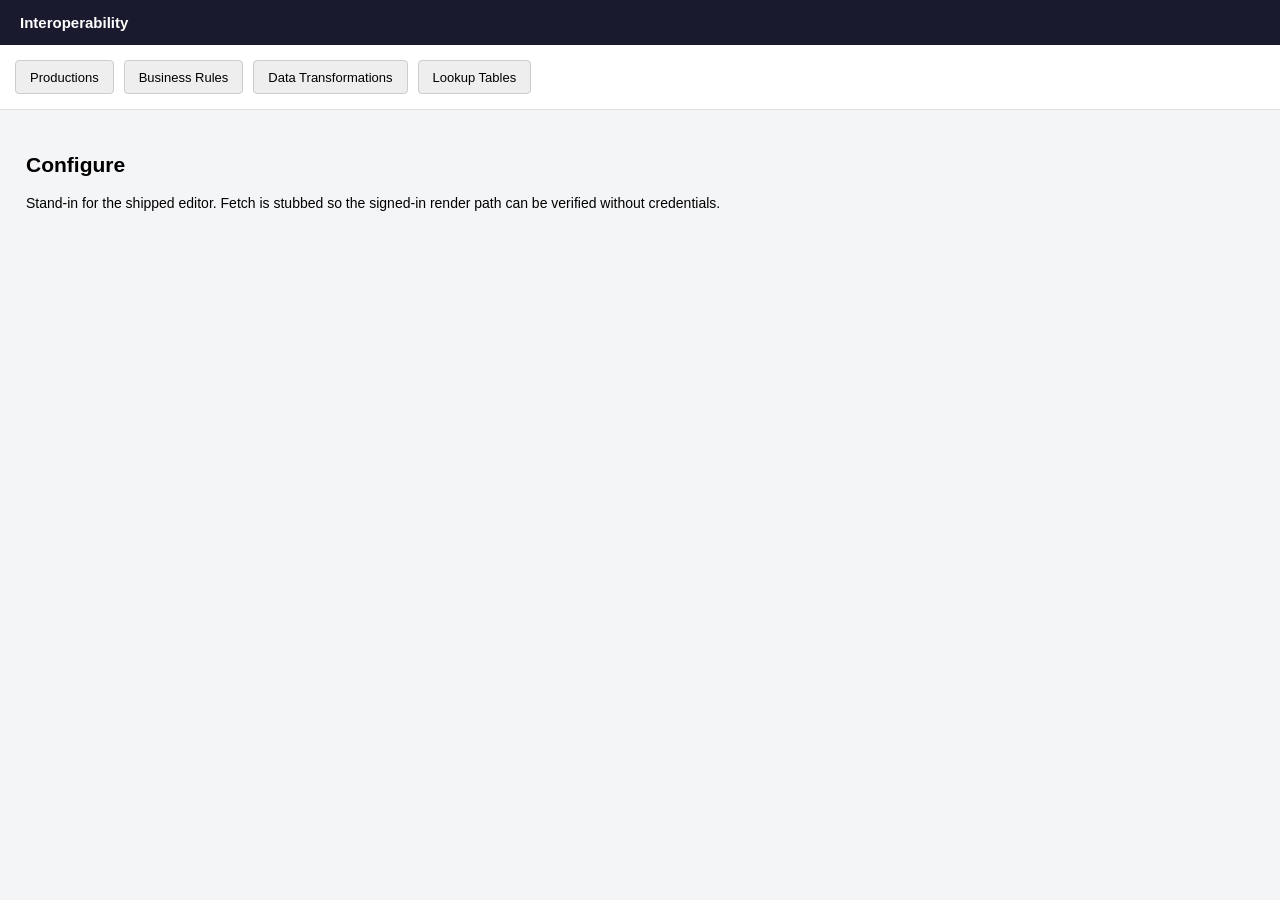
==== scripts/harness/editor.html @ bf861c35 "Add walkthrough recordings, user-journey and architecture diagrams The README described the tool but" ====
<!doctype html><meta charset=utf-8><title>Interop Editor (harness, signed in)</title>
<style>body{margin:0;background:#f4f5f7;font:14px -apple-system,sans-serif}
.topbar{background:#1a1a2e;color:#fff;padding:14px 20px;font-size:15px;font-weight:600}
.dashboard{display:flex;flex-wrap:wrap;padding:10px;background:#fff;border-bottom:1px solid #ddd}
.navbuttons{margin:5px;height:32px;padding:0 14px;display:flex;align-items:center;background:#eee;border:1px solid #ccc;border-radius:4px;font-size:13px}
.content{padding:26px}</style>
<div class="topbar">Interoperability</div>
<div class="dashboard">
  <div class="navbuttons">Productions</div><div class="navbuttons">Business Rules</div>
  <div class="navbuttons">Data Transformations</div><div class="navbuttons">Lookup Tables</div>
</div>
<div class="content"><h2>Configure</h2><p>Stand-in for the shipped editor. Fetch is stubbed so the
signed-in render path can be verified without credentials.</p></div>
<script>
// Stub only the Change Control state call; everything else passes through.
var _f = window.fetch;
window.fetch = function (u, o) {
  if (String(u).indexOf('/api/hcccicd/state') >= 0) {
    var body = JSON.parse(document.body.getAttribute('data-state'));
    return Promise.resolve({ ok: true, status: 200, json: function () { return Promise.resolve(body); } });
  }
  return _f.apply(this, arguments);
};
var q = new URLSearchParams(location.search);
document.body.setAttribute('data-state', q.get('state') || '{"workspace":null,"changes":[],"orphans":[]}');
</script>
<script src="/hcccicd/inject.js"></script>
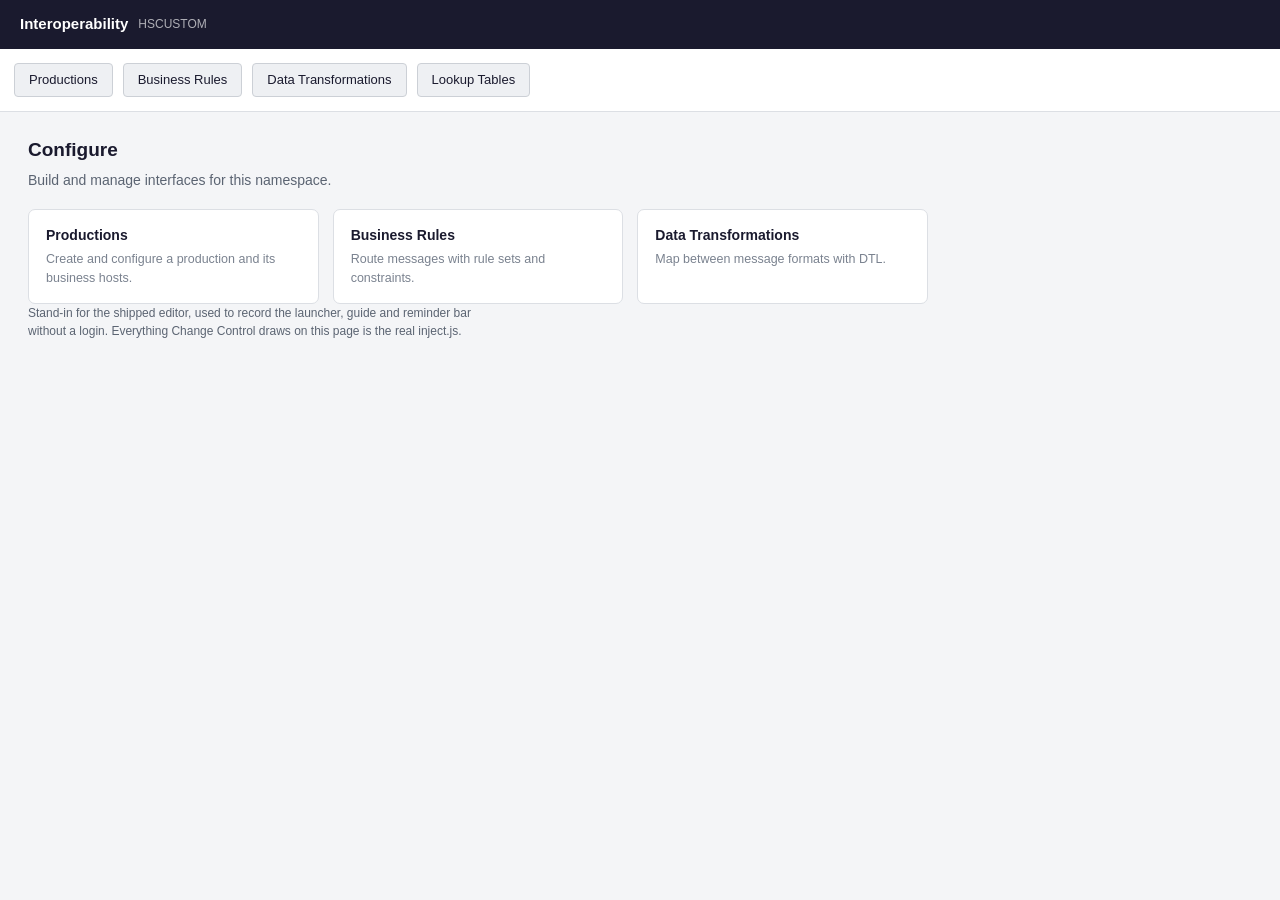
==== commit 62bd639f: "Record the whole journey against real IRIS, and fix a race that made the walkthrough lie The walkthr" ====
--- a/scripts/harness/editor.html
+++ b/scripts/harness/editor.html
@@ -1,27 +1,95 @@
-<!doctype html><meta charset=utf-8><title>Interop Editor (harness, signed in)</title>
-<style>body{margin:0;background:#f4f5f7;font:14px -apple-system,sans-serif}
-.topbar{background:#1a1a2e;color:#fff;padding:14px 20px;font-size:15px;font-weight:600}
-.dashboard{display:flex;flex-wrap:wrap;padding:10px;background:#fff;border-bottom:1px solid #ddd}
-.navbuttons{margin:5px;height:32px;padding:0 14px;display:flex;align-items:center;background:#eee;border:1px solid #ccc;border-radius:4px;font-size:13px}
-.content{padding:26px}</style>
-<div class="topbar">Interoperability</div>
+<!doctype html>
+<meta charset="utf-8">
+<title>Interoperability</title>
+<!--
+  Stand-in for the shipped IRIS for Health Interoperability editor.
+
+  The real editor sits behind a login the recorder cannot pass — it will not
+  type anyone's password — so the editor-side frames of the walkthrough are
+  captured here instead. Only the Change Control state call is stubbed; the
+  injected launcher, guide, reminder bar and status dot are the real
+  inject.js, rendering exactly as they do in the shipped editor.
+
+    ?state=none   no change started        (amber bar, guide shown)
+    ?state=open   a change is in progress  (green bar)
+    ?guide=0      suppress the first-visit guide
+-->
+<style>
+  body { margin:0; background:#f4f5f7; color:#1a1a2e;
+         font:14px/1.5 -apple-system, BlinkMacSystemFont, "Segoe UI", Roboto, sans-serif; }
+  .topbar { background:#1a1a2e; color:#fff; padding:13px 20px; font-size:15px; font-weight:600;
+            display:flex; align-items:center; gap:10px; }
+  .topbar .ns { font-size:12px; font-weight:400; opacity:.65; }
+  .dashboard { display:flex; flex-wrap:wrap; padding:9px; background:#fff; border-bottom:1px solid #dcdfe4; }
+  .navbuttons { margin:5px; height:32px; padding:0 14px; display:flex; align-items:center;
+                background:#eef0f3; border:1px solid #ccd0d6; border-radius:4px; font-size:13px; }
+  .content { padding:24px 28px; }
+  .content h2 { margin:0 0 6px; font-size:19px; }
+  .content p  { margin:0 0 18px; color:#5b6472; max-width:70ch; }
+  .grid { display:grid; grid-template-columns:repeat(3,minmax(0,1fr)); gap:14px; max-width:900px; }
+  .card { background:#fff; border:1px solid #dcdfe4; border-radius:7px; padding:15px 17px; }
+  .card h3 { margin:0 0 4px; font-size:14px; }
+  .card p  { margin:0; font-size:12.5px; color:#7a828f; }
+  .note { margin-top:22px; font-size:12px; color:#98a0ac; }
+</style>
+
+<div class="topbar">Interoperability <span class="ns">HSCUSTOM</span></div>
 <div class="dashboard">
-  <div class="navbuttons">Productions</div><div class="navbuttons">Business Rules</div>
-  <div class="navbuttons">Data Transformations</div><div class="navbuttons">Lookup Tables</div>
+  <div class="navbuttons">Productions</div>
+  <div class="navbuttons">Business Rules</div>
+  <div class="navbuttons">Data Transformations</div>
+  <div class="navbuttons">Lookup Tables</div>
 </div>
-<div class="content"><h2>Configure</h2><p>Stand-in for the shipped editor. Fetch is stubbed so the
-signed-in render path can be verified without credentials.</p></div>
+
+<div class="content">
+  <h2>Configure</h2>
+  <p>Build and manage interfaces for this namespace.</p>
+  <div class="grid">
+    <div class="card"><h3>Productions</h3><p>Create and configure a production and its business hosts.</p></div>
+    <div class="card"><h3>Business Rules</h3><p>Route messages with rule sets and constraints.</p></div>
+    <div class="card"><h3>Data Transformations</h3><p>Map between message formats with DTL.</p></div>
+  </div>
+  <p class="note">
+    Stand-in for the shipped editor, used to record the launcher, guide and
+    reminder bar without a login. Everything Change Control draws on this page
+    is the real inject.js.
+  </p>
+</div>
+
 <script>
-// Stub only the Change Control state call; everything else passes through.
-var _f = window.fetch;
-window.fetch = function (u, o) {
-  if (String(u).indexOf('/api/hcccicd/state') >= 0) {
-    var body = JSON.parse(document.body.getAttribute('data-state'));
-    return Promise.resolve({ ok: true, status: 200, json: function () { return Promise.resolve(body); } });
+  var q = new URLSearchParams(location.search);
+
+  var STATES = {
+    none: { workspace: null, changes: [], orphans: [] },
+    open: {
+      workspace: { ref: 'INT-5104', title: 'Lab results interface',
+                   branch: 'interface/d.franco/INT-5104', usrns: 'USRDFRAN', base: 'prod' },
+      changes: [{}, {}], orphans: []
+    }
+  };
+
+  var state = STATES[q.get('state') || 'none'] || STATES.none;
+
+  // Suppress the first-visit guide when the frame is meant to show the bar
+  // on its own. Headless Chrome starts with an empty profile every run, so
+  // without this the guide would always be up.
+  if (q.get('guide') === '0') {
+    try { localStorage.setItem('hcccicd.guide.seen', '1'); } catch (e) {}
+  } else {
+    try { localStorage.removeItem('hcccicd.guide.seen'); } catch (e) {}
   }
-  return _f.apply(this, arguments);
-};
-var q = new URLSearchParams(location.search);
-document.body.setAttribute('data-state', q.get('state') || '{"workspace":null,"changes":[],"orphans":[]}');
+
+  // Stub only the Change Control state call; everything else passes through.
+  var _f = window.fetch;
+  window.fetch = function (u) {
+    if (String(u).indexOf('/api/hcccicd/state') >= 0) {
+      return Promise.resolve({
+        ok: true, status: 200,
+        json: function () { return Promise.resolve(state); }
+      });
+    }
+    return _f.apply(this, arguments);
+  };
 </script>
+
 <script src="/hcccicd/inject.js"></script>
